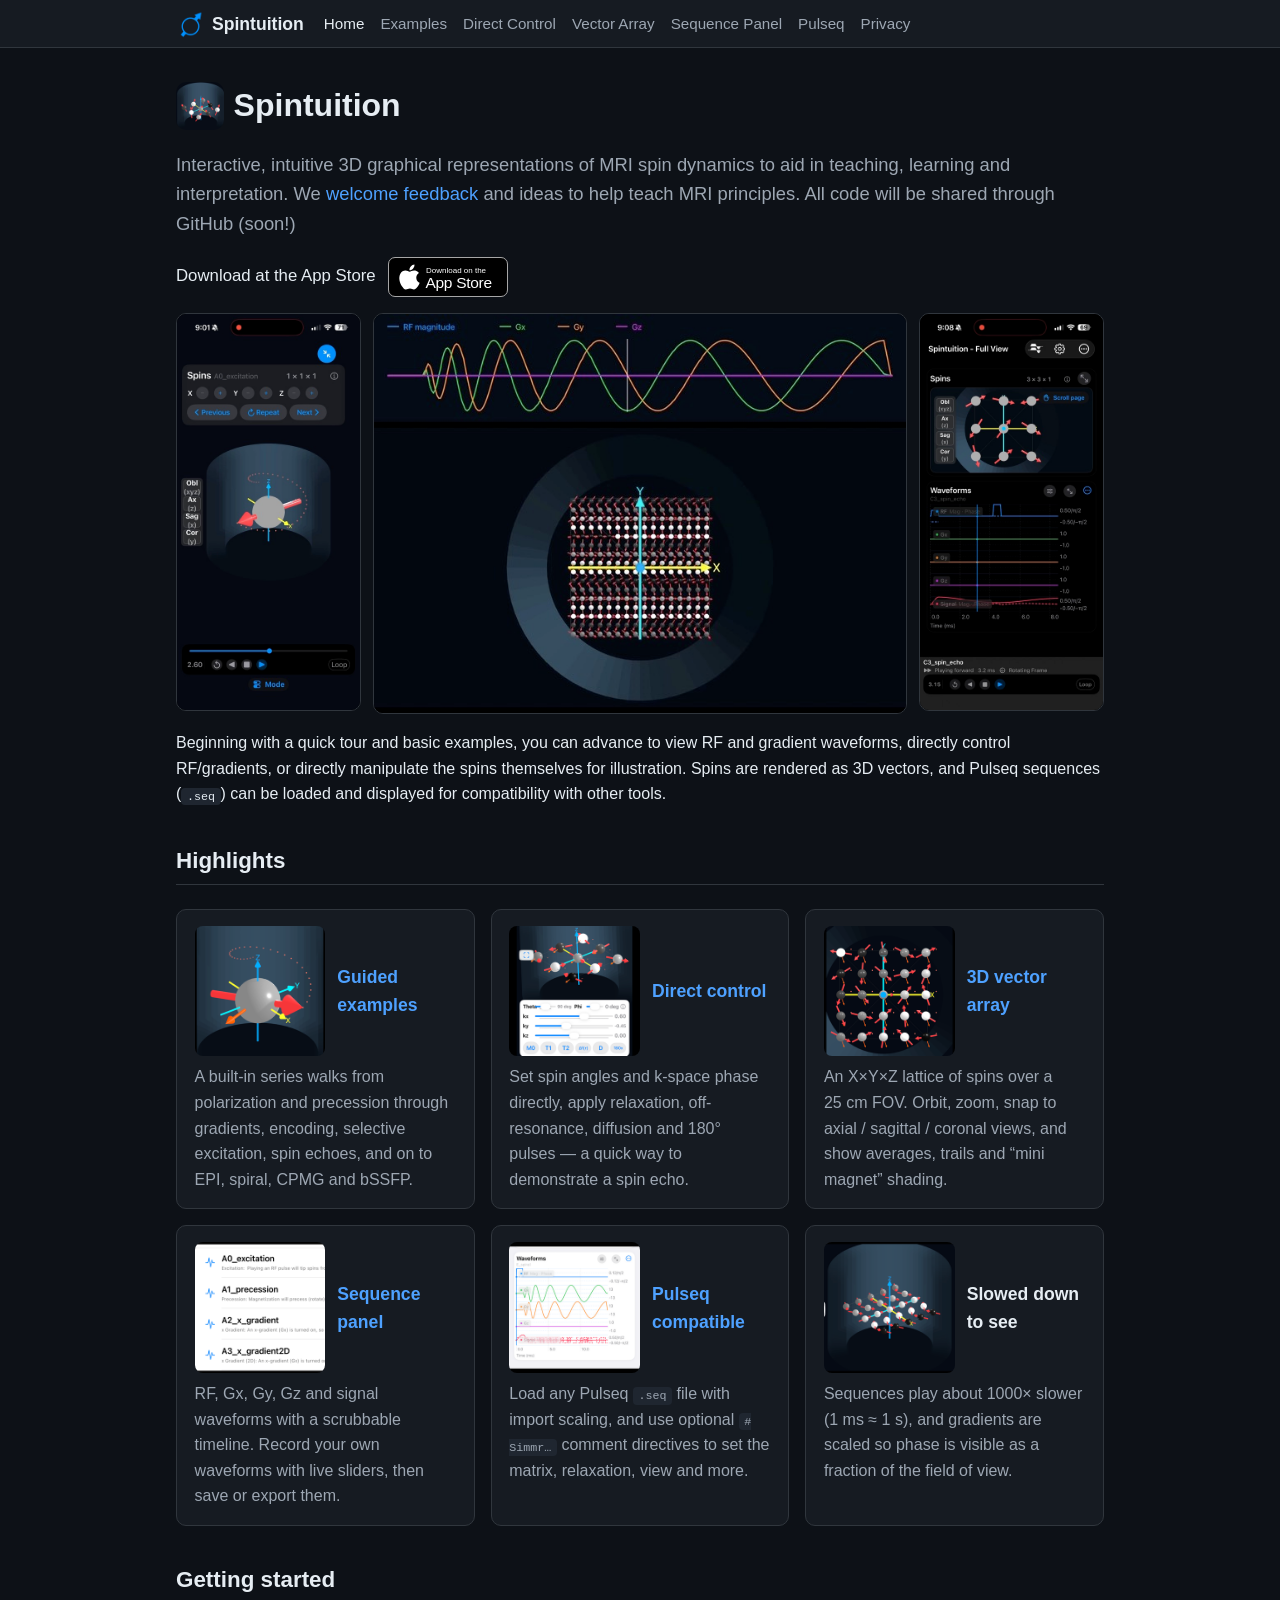
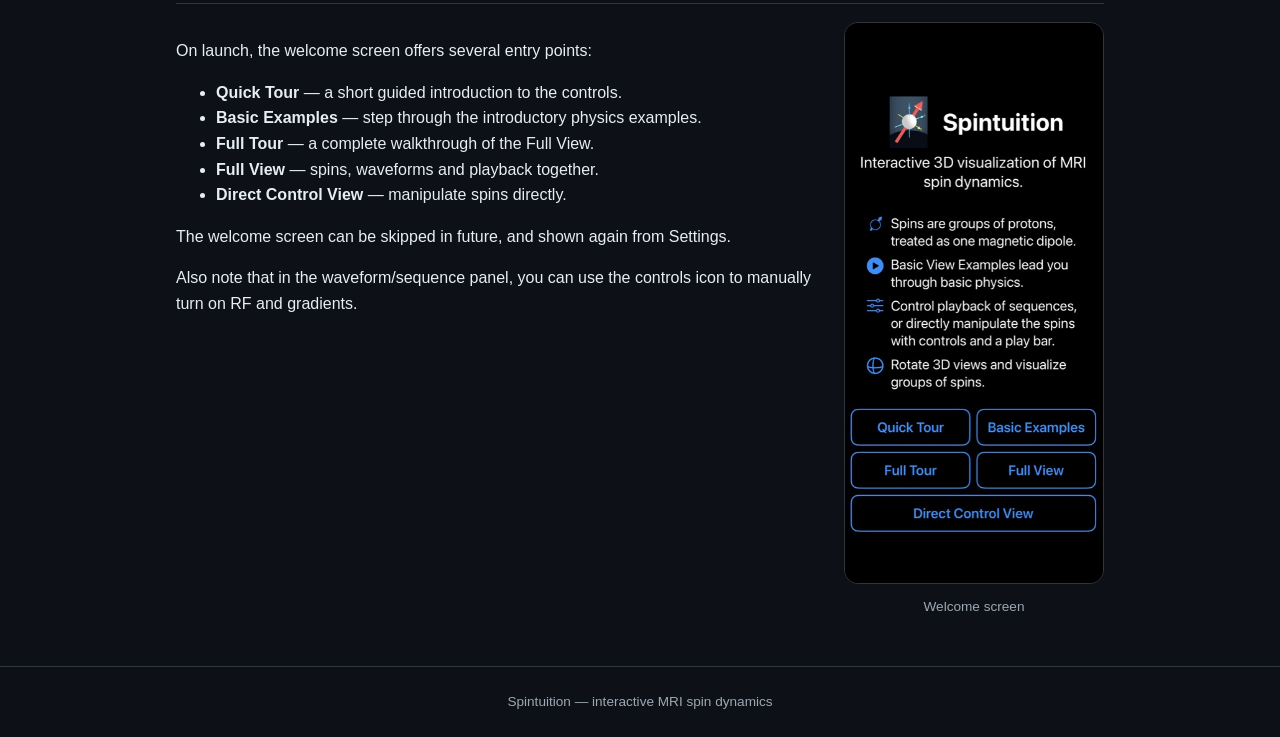
==== spintuition/index.html @ e5d51ebd "survey" ====
<!DOCTYPE html>
<html lang="en">
<head>
  <meta charset="utf-8">
  <meta name="viewport" content="width=device-width, initial-scale=1">
  <title>Spintuition — Interactive 3D MRI Spin Dynamics</title>
  <meta name="description" content="Spintuition is an iOS app for interactive, intuitive 3D visualization of MRI spin dynamics for teaching, learning and interpretation.  ">
  <link rel="icon" type="image/png" href="img/spinicon.png">
  <link rel="stylesheet" href="css/style.css">
</head>
<body>
  <header class="site-header">
    <div class="inner">
      <a class="brand" href="index.html"><img src="img/spinicon.png" alt="">Spintuition</a>
      <nav>
        <a class="active" href="index.html">Home</a>
        <a href="examples.html">Examples</a>
        <a href="direct-control.html">Direct Control</a>
        <a href="vector-array.html">Vector Array</a>
        <a href="sequence-panel.html">Sequence Panel</a>
        <a href="pulseq.html">Pulseq</a>
        <a href="privacy.html">Privacy</a>
      </nav>
    </div>
  </header>

  <main>
    <h1 class="page-title"><img src="img/AppIcon60.png" alt="">Spintuition</h1>
    <p class="lead">Interactive, intuitive 3D graphical representations of MRI spin dynamics to aid in
      teaching, learning and interpretation.
We <a href="https://docs.google.com/forms/d/e/1FAIpQLSdeK14saMoLsTLBXNQSNBANkOhgXalZyWo1lQ_OrxEAHf0YPw/viewform?usp=dialog">welcome feedback</a> and ideas to help teach MRI principles.  
All code will be shared through GitHub (soon!)
</p>
    <p class="app-store">
      Download at the App Store 
      <a href="https://apps.apple.com/app/spintuition/id6813756211"><img src="img/app-store-badge.svg" alt="Download on the App Store" width="120" height="40"></a>
    </p>

    <div class="hero-videos">
      <video src="video/excitation.mp4" poster="img/excitation-poster.jpg"
             autoplay muted loop playsinline aria-label="Excitation: a spin tipped into the transverse plane"></video>
      <video src="video/spiral.mp4" poster="img/spiral-poster.jpg"
             autoplay muted loop playsinline aria-label="Spiral sequence: gradient waveforms and spins during a spiral readout"></video>
      <video src="video/spinechoseq.mp4" poster="img/spinechoseq-poster.jpg"
             autoplay muted loop playsinline aria-label="Spin echo sequence in the Full View"></video>
    </div>

    <p>Beginning with a quick tour and basic examples, you can advance to view RF and gradient
      waveforms, directly control RF/gradients, or directly manipulate the spins themselves for
      illustration. Spins are rendered as 3D vectors, and Pulseq sequences (<code>.seq</code>) can
      be loaded and displayed for compatibility with other tools.</p>

    <h2>Highlights</h2>
    <div class="cards">
      <div class="card">
        <div class="card-head">
          <img class="card-img" src="img/examples.png" alt="Guided examples">
          <h3><a href="examples.html">Guided examples</a></h3>
        </div>
        <p>A built-in series walks from polarization and precession through gradients, encoding,
          selective excitation, spin echoes, and on to EPI, spiral, CPMG and bSSFP.</p>
      </div>
      <div class="card">
        <div class="card-head">
          <img class="card-img" src="img/direct.png" alt="Direct control panel">
          <h3><a href="direct-control.html">Direct control</a></h3>
        </div>
        <p>Set spin angles and k-space phase directly, apply relaxation, off-resonance, diffusion
          and 180° pulses — a quick way to demonstrate a spin echo.</p>
      </div>
      <div class="card">
        <div class="card-head">
          <img class="card-img" src="img/vector.png" alt="3D vector array">
          <h3><a href="vector-array.html">3D vector array</a></h3>
        </div>
        <p>An X×Y×Z lattice of spins over a 25&nbsp;cm FOV. Orbit, zoom, snap to axial / sagittal /
          coronal views, and show averages, trails and “mini magnet” shading.</p>
      </div>
      <div class="card">
        <div class="card-head">
          <img class="card-img" src="img/sequences.png" alt="Sequence panel">
          <h3><a href="sequence-panel.html">Sequence panel</a></h3>
        </div>
        <p>RF, Gx, Gy, Gz and signal waveforms with a scrubbable timeline. Record your own
          waveforms with live sliders, then save or export them.</p>
      </div>
      <div class="card">
        <div class="card-head">
          <img class="card-img" src="img/pulseq.png" alt="Pulseq sequence waveforms">
          <h3><a href="pulseq.html">Pulseq compatible</a></h3>
        </div>
        <p>Load any Pulseq <code>.seq</code> file with import scaling, and use optional
          <code># Simmr…</code> comment directives to set the matrix, relaxation, view and more.</p>
      </div>
      <div class="card">
        <div class="card-head">
          <img class="card-img" src="img/slowed.png" alt="Slowed-down playback">
          <h3>Slowed down to see</h3>
        </div>
        <p>Sequences play about 1000× slower (1&nbsp;ms ≈ 1&nbsp;s), and gradients are scaled so
          phase is visible as a fraction of the field of view.</p>
      </div>
    </div>

    <h2>Getting started</h2>
    <div class="split">
      <div>
        <p>On launch, the welcome screen offers several entry points:</p>
        <ul>
          <li><strong>Quick Tour</strong> — a short guided introduction to the controls.</li>
          <li><strong>Basic Examples</strong> — step through the introductory physics examples.</li>
          <li><strong>Full Tour</strong> — a complete walkthrough of the Full View.</li>
          <li><strong>Full View</strong> — spins, waveforms and playback together.</li>
          <li><strong>Direct Control View</strong> — manipulate spins directly.</li>
        </ul>
        <p>The welcome screen can be skipped in future, and shown again from Settings.</p>

	Also note that in the waveform/sequence panel, you can use the controls icon to manually turn on RF and gradients.
      </div>
      <figure>
        <img class="shot" src="img/welcome.jpg" alt="Spintuition welcome screen">
        <figcaption>Welcome screen</figcaption>
      </figure>
    </div>
  </main>

  <footer>Spintuition — interactive MRI spin dynamics</footer>
</body>
</html>
---- spintuition/css/style.css ----
/* Spintuition MRI — lightweight site styles */
:root {
  --bg: #0d1117;
  --panel: #161b22;
  --border: #30363d;
  --text: #e6edf3;
  --muted: #9da7b3;
  --accent: #4ea1ff;
  --accent2: #ff6b6b;
  --code-bg: #1f2630;
  --max: 960px;
}

* { box-sizing: border-box; }

body {
  margin: 0;
  font-family: -apple-system, BlinkMacSystemFont, "Segoe UI", Helvetica, Arial, sans-serif;
  background: var(--bg);
  color: var(--text);
  line-height: 1.6;
}

a { color: var(--accent); text-decoration: none; }
a:hover { text-decoration: underline; }

/* Header / nav */
.site-header {
  border-bottom: 1px solid var(--border);
  background: var(--panel);
  position: sticky;
  top: 0;
  z-index: 10;
}
.site-header .inner {
  max-width: var(--max);
  margin: 0 auto;
  padding: 0.6rem 1rem;
  display: flex;
  flex-wrap: wrap;
  align-items: center;
  gap: 0.5rem 1.25rem;
}
.brand {
  display: flex;
  align-items: center;
  gap: 0.5rem;
  font-weight: 700;
  color: var(--text);
  font-size: 1.1rem;
}
.brand img { width: 28px; height: 28px; }
nav { display: flex; flex-wrap: wrap; gap: 0.25rem 1rem; font-size: 0.95rem; }
nav a { color: var(--muted); }
nav a.active, nav a:hover { color: var(--text); text-decoration: none; }

/* Layout */
main {
  max-width: var(--max);
  margin: 0 auto;
  padding: 1.5rem 1rem 3rem;
}
h1 { font-size: 2rem; margin: 0.5rem 0 0.75rem; }
h1.page-title { display: flex; align-items: center; gap: 0.6rem; }
h1.page-title img { width: 48px; height: 48px; border-radius: 22%; flex-shrink: 0; }
h2 { font-size: 1.4rem; margin-top: 2.25rem; border-bottom: 1px solid var(--border); padding-bottom: 0.3rem; }
h3 { font-size: 1.1rem; margin-top: 1.5rem; }
.lead { font-size: 1.15rem; color: var(--muted); }

/* Three hero videos at equal height: columns sized by aspect ratio
   (portrait 444x960, spiral 640x480, portrait 444x960) */
.hero-videos {
  display: grid;
  grid-template-columns: 0.4625fr 1.3333fr 0.4625fr;
  gap: 0.75rem;
  margin: 1rem 0;
}
.hero-videos video {
  display: block;
  width: 100%;
  border-radius: 10px;
  border: 1px solid var(--border);
  background: #000;
}
.hero-img { width: 100%; border-radius: 10px; border: 1px solid var(--border); margin: 1rem 0; }

/* Cards */
.cards {
  display: grid;
  grid-template-columns: repeat(auto-fit, minmax(260px, 1fr));
  gap: 1rem;
  margin: 1.5rem 0;
}
.card {
  background: var(--panel);
  border: 1px solid var(--border);
  border-radius: 10px;
  padding: 1rem 1.1rem;
}
.card h3 { margin-top: 0; }
.card p { margin: 0.4rem 0 0; color: var(--muted); }

/* Text + phone screenshot side by side */
.split {
  display: grid;
  grid-template-columns: 1fr 260px;
  gap: 1.5rem;
  align-items: start;
}
.split figure { margin: 0; }
.shot {
  width: 100%;
  border-radius: 14px;
  border: 1px solid var(--border);
}
figcaption { font-size: 0.85rem; color: var(--muted); text-align: center; margin-top: 0.3rem; }
@media (max-width: 720px) {
  .split { grid-template-columns: 1fr; }
  .split figure { max-width: 260px; margin: 0 auto; }
}

/* Tables */
table {
  width: 100%;
  border-collapse: collapse;
  margin: 1rem 0;
  font-size: 0.93rem;
}
th, td {
  border: 1px solid var(--border);
  padding: 0.45rem 0.6rem;
  text-align: left;
  vertical-align: top;
}
th { background: var(--panel); }
td:first-child { white-space: nowrap; }

/* Code */
code {
  background: var(--code-bg);
  padding: 0.1rem 0.35rem;
  border-radius: 4px;
  font-size: 0.9em;
}
pre {
  background: var(--code-bg);
  border: 1px solid var(--border);
  border-radius: 8px;
  padding: 0.9rem 1rem;
  overflow-x: auto;
  font-size: 0.88rem;
}
pre code { background: none; padding: 0; }

.note {
  border-left: 3px solid var(--accent);
  background: var(--panel);
  padding: 0.6rem 1rem;
  border-radius: 0 6px 6px 0;
  color: var(--muted);
}

footer {
  border-top: 1px solid var(--border);
  color: var(--muted);
  font-size: 0.85rem;
  text-align: center;
  padding: 1.5rem 1rem;
}

.card-head {
  display: flex;
  align-items: center;
  gap: 0.75rem;
  margin-bottom: 0.5rem;
}
.card-head h3 { margin: 0; }
.card-img {
  flex: 0 0 50%;
  width: 50%;
  aspect-ratio: 1;
  border-radius: 8px;
  background: #000;
}

.app-store {
  display: flex;
  align-items: center;
  gap: 0.75rem;
  font-size: 1.05rem;
}
.app-store img { display: block; }
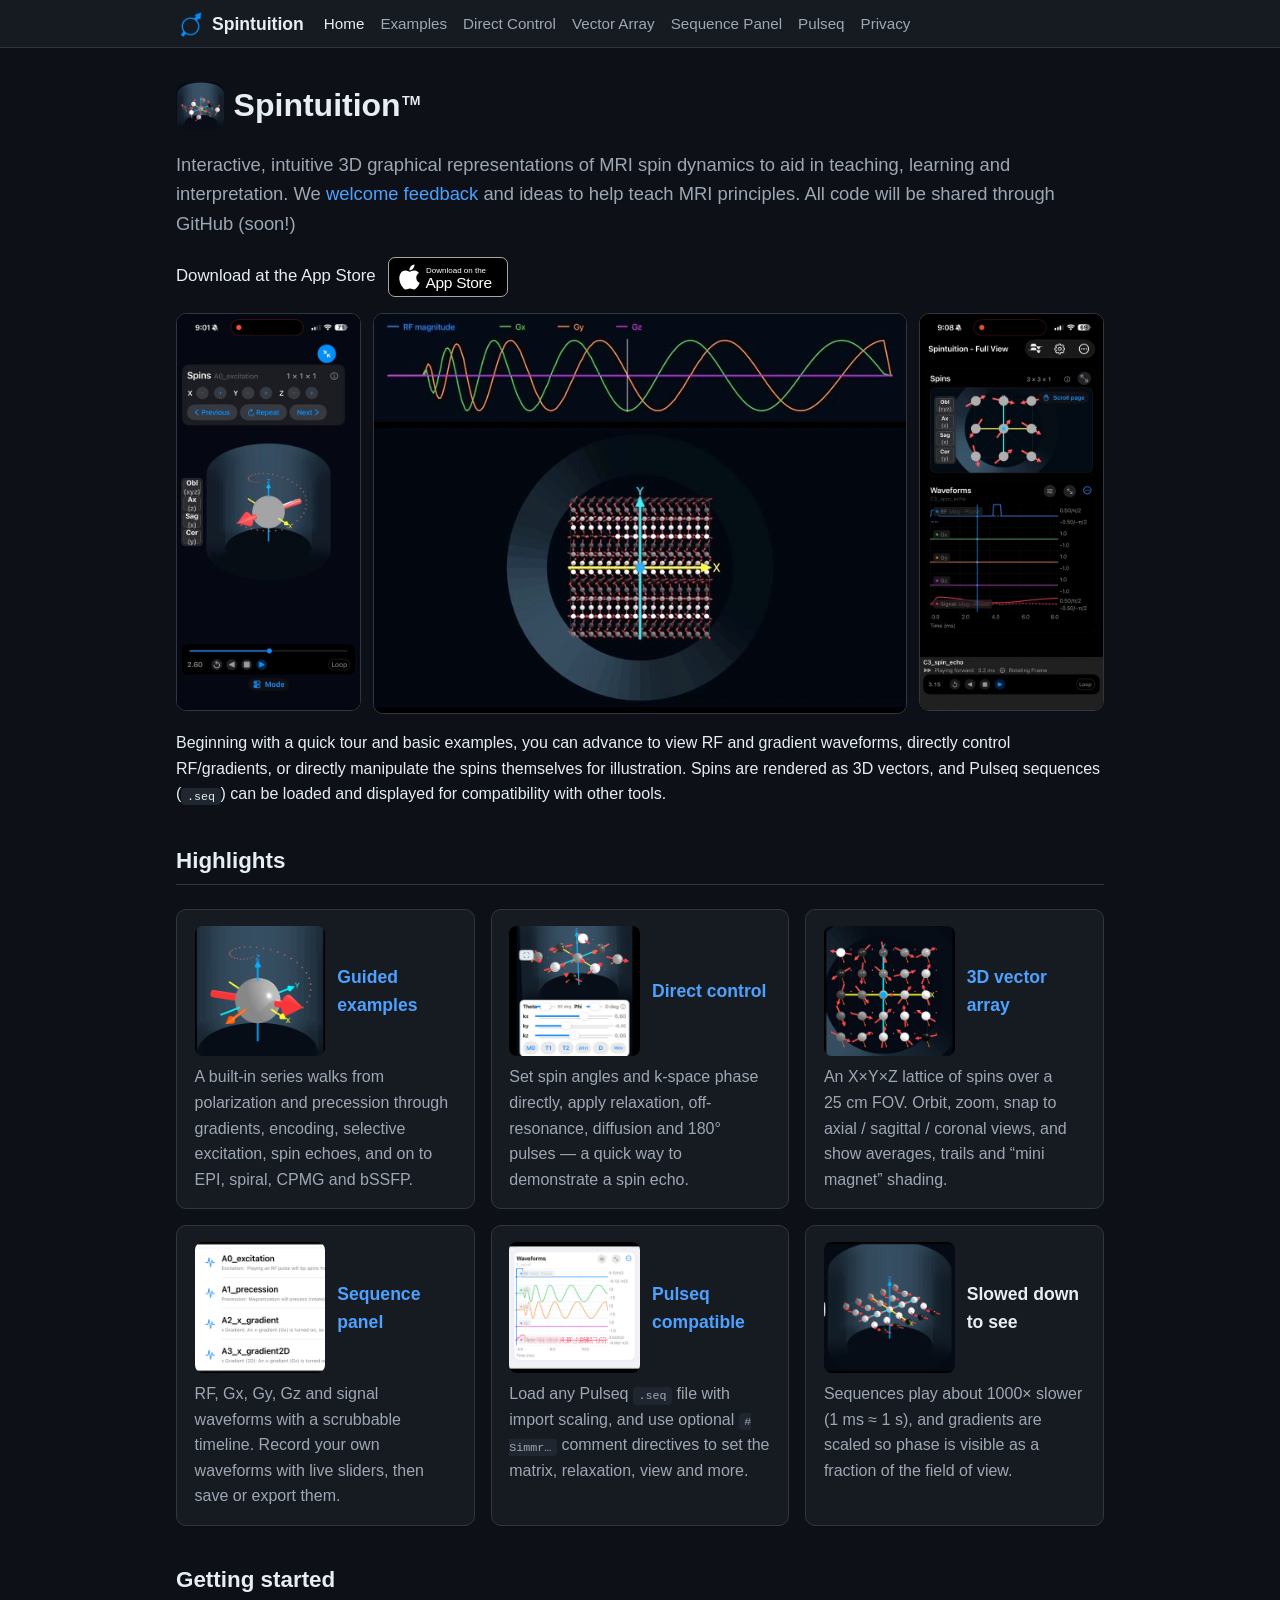
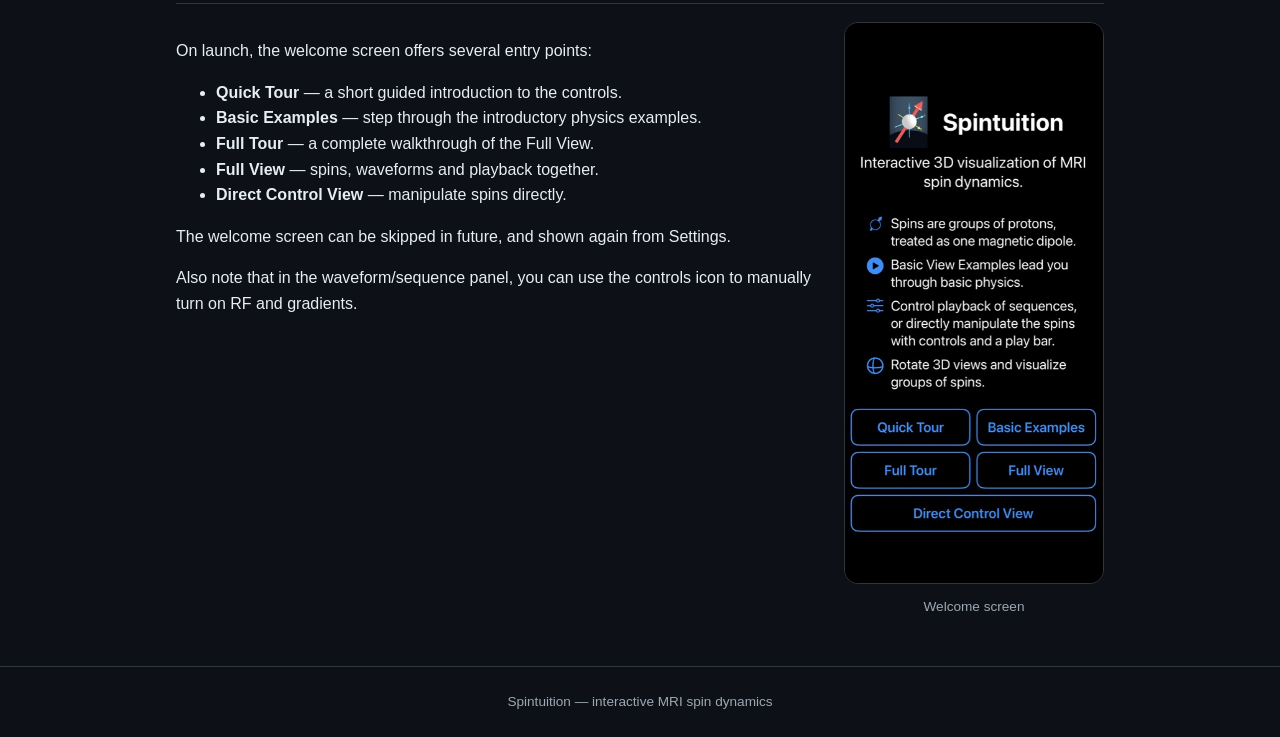
==== commit 0beaea37: "Add app icon to page titles and TM to home title Co-Authored-By: Claude Opus 5.5 <noreply@anthropic." ====
--- a/spintuition/index.html
+++ b/spintuition/index.html
@@ -25,7 +25,7 @@
   </header>
 
   <main>
-    <h1 class="page-title"><img src="img/AppIcon60.png" alt="">Spintuition</h1>
+    <h1 class="page-title"><img src="img/AppIcon60.png" alt=""><span>Spintuition<sup>TM</sup></span></h1>
     <p class="lead">Interactive, intuitive 3D graphical representations of MRI spin dynamics to aid in
       teaching, learning and interpretation.
 We <a href="https://docs.google.com/forms/d/e/1FAIpQLSdeK14saMoLsTLBXNQSNBANkOhgXalZyWo1lQ_OrxEAHf0YPw/viewform?usp=dialog">welcome feedback</a> and ideas to help teach MRI principles.  
--- a/spintuition/css/style.css
+++ b/spintuition/css/style.css
@@ -63,6 +63,7 @@
 h1 { font-size: 2rem; margin: 0.5rem 0 0.75rem; }
 h1.page-title { display: flex; align-items: center; gap: 0.6rem; }
 h1.page-title img { width: 48px; height: 48px; border-radius: 22%; flex-shrink: 0; }
+h1.page-title sup { font-size: 0.4em; font-weight: 600; margin-left: 0.1em; }
 h2 { font-size: 1.4rem; margin-top: 2.25rem; border-bottom: 1px solid var(--border); padding-bottom: 0.3rem; }
 h3 { font-size: 1.1rem; margin-top: 1.5rem; }
 .lead { font-size: 1.15rem; color: var(--muted); }
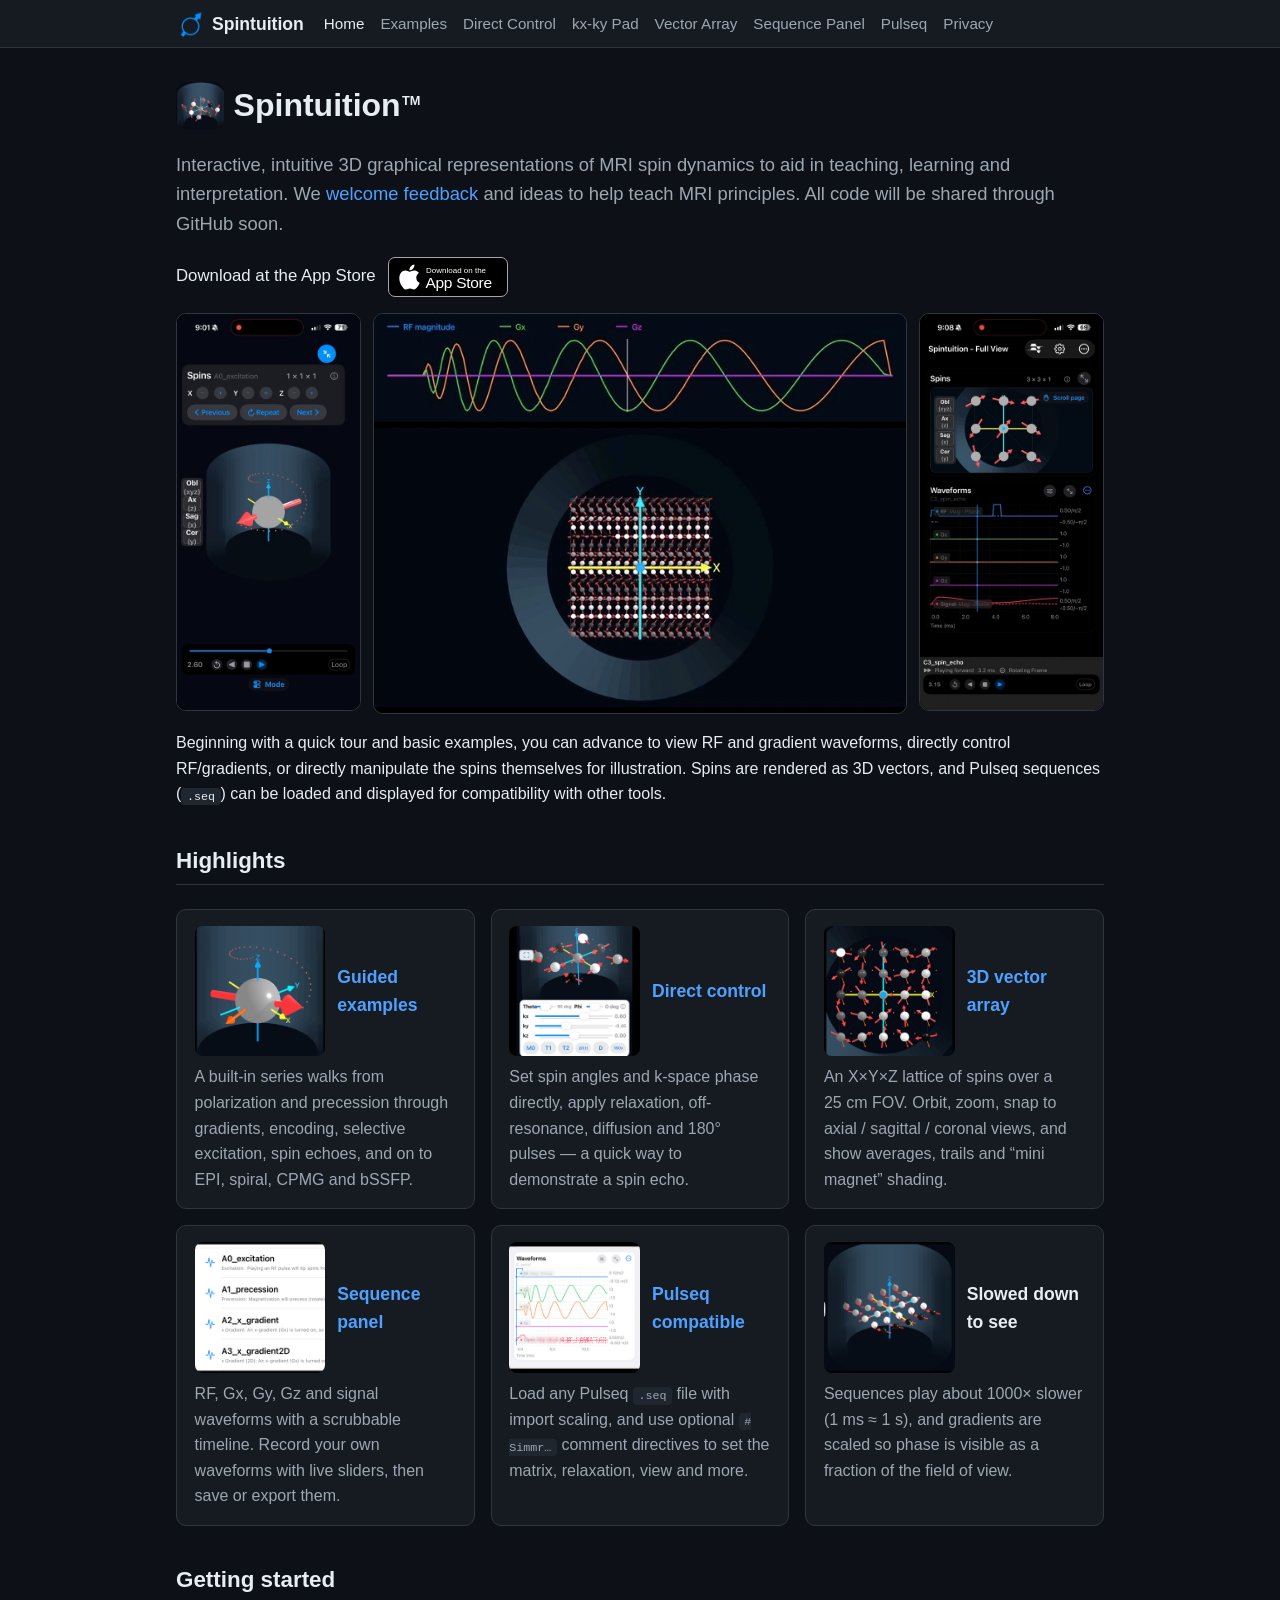
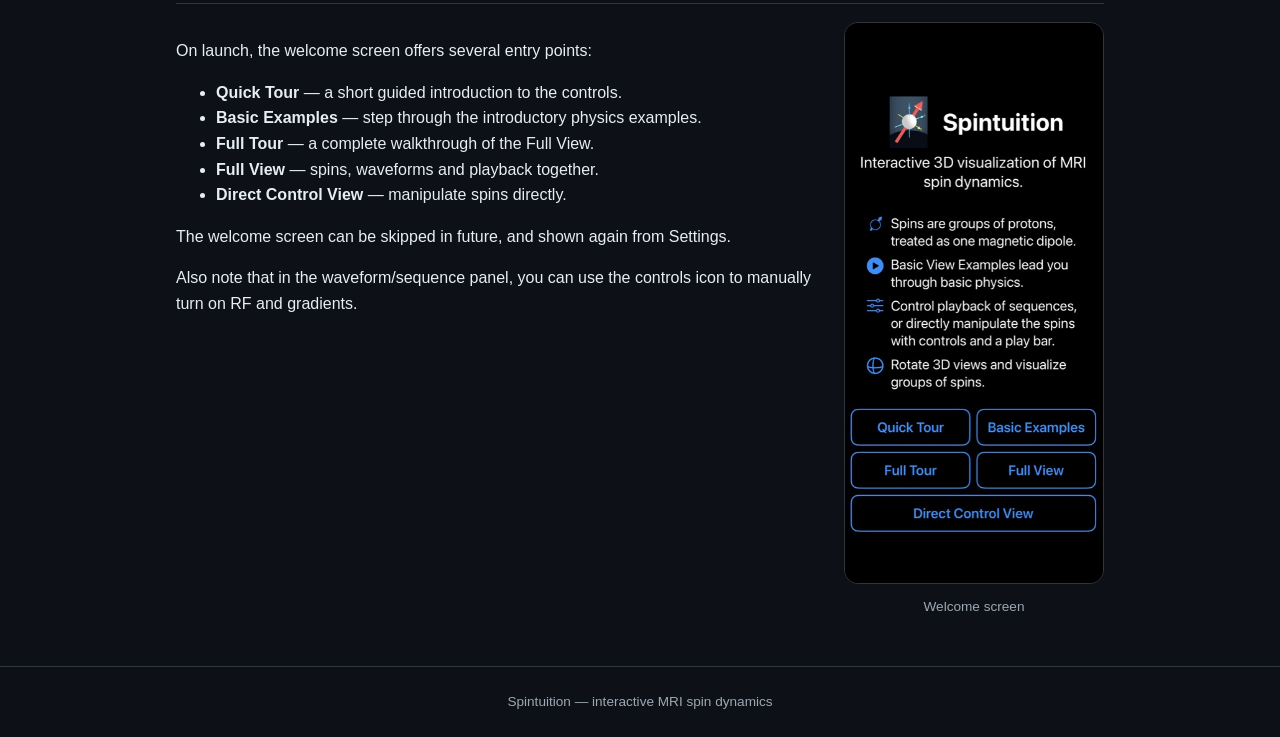
==== commit e4e0c278: "Add kx-ky Pad page and section on Direct Control page Co-Authored-By: Claude Opus 5.5 <noreply@anthr" ====
--- a/spintuition/index.html
+++ b/spintuition/index.html
@@ -16,6 +16,7 @@
         <a class="active" href="index.html">Home</a>
         <a href="examples.html">Examples</a>
         <a href="direct-control.html">Direct Control</a>
+        <a href="kx-ky.html">kx-ky Pad</a>
         <a href="vector-array.html">Vector Array</a>
         <a href="sequence-panel.html">Sequence Panel</a>
         <a href="pulseq.html">Pulseq</a>
@@ -29,7 +30,7 @@
     <p class="lead">Interactive, intuitive 3D graphical representations of MRI spin dynamics to aid in
       teaching, learning and interpretation.
 We <a href="https://docs.google.com/forms/d/e/1FAIpQLSdeK14saMoLsTLBXNQSNBANkOhgXalZyWo1lQ_OrxEAHf0YPw/viewform?usp=dialog">welcome feedback</a> and ideas to help teach MRI principles.  
-All code will be shared through GitHub (soon!)
+All code will be shared through GitHub soon.
 </p>
     <p class="app-store">
       Download at the App Store 
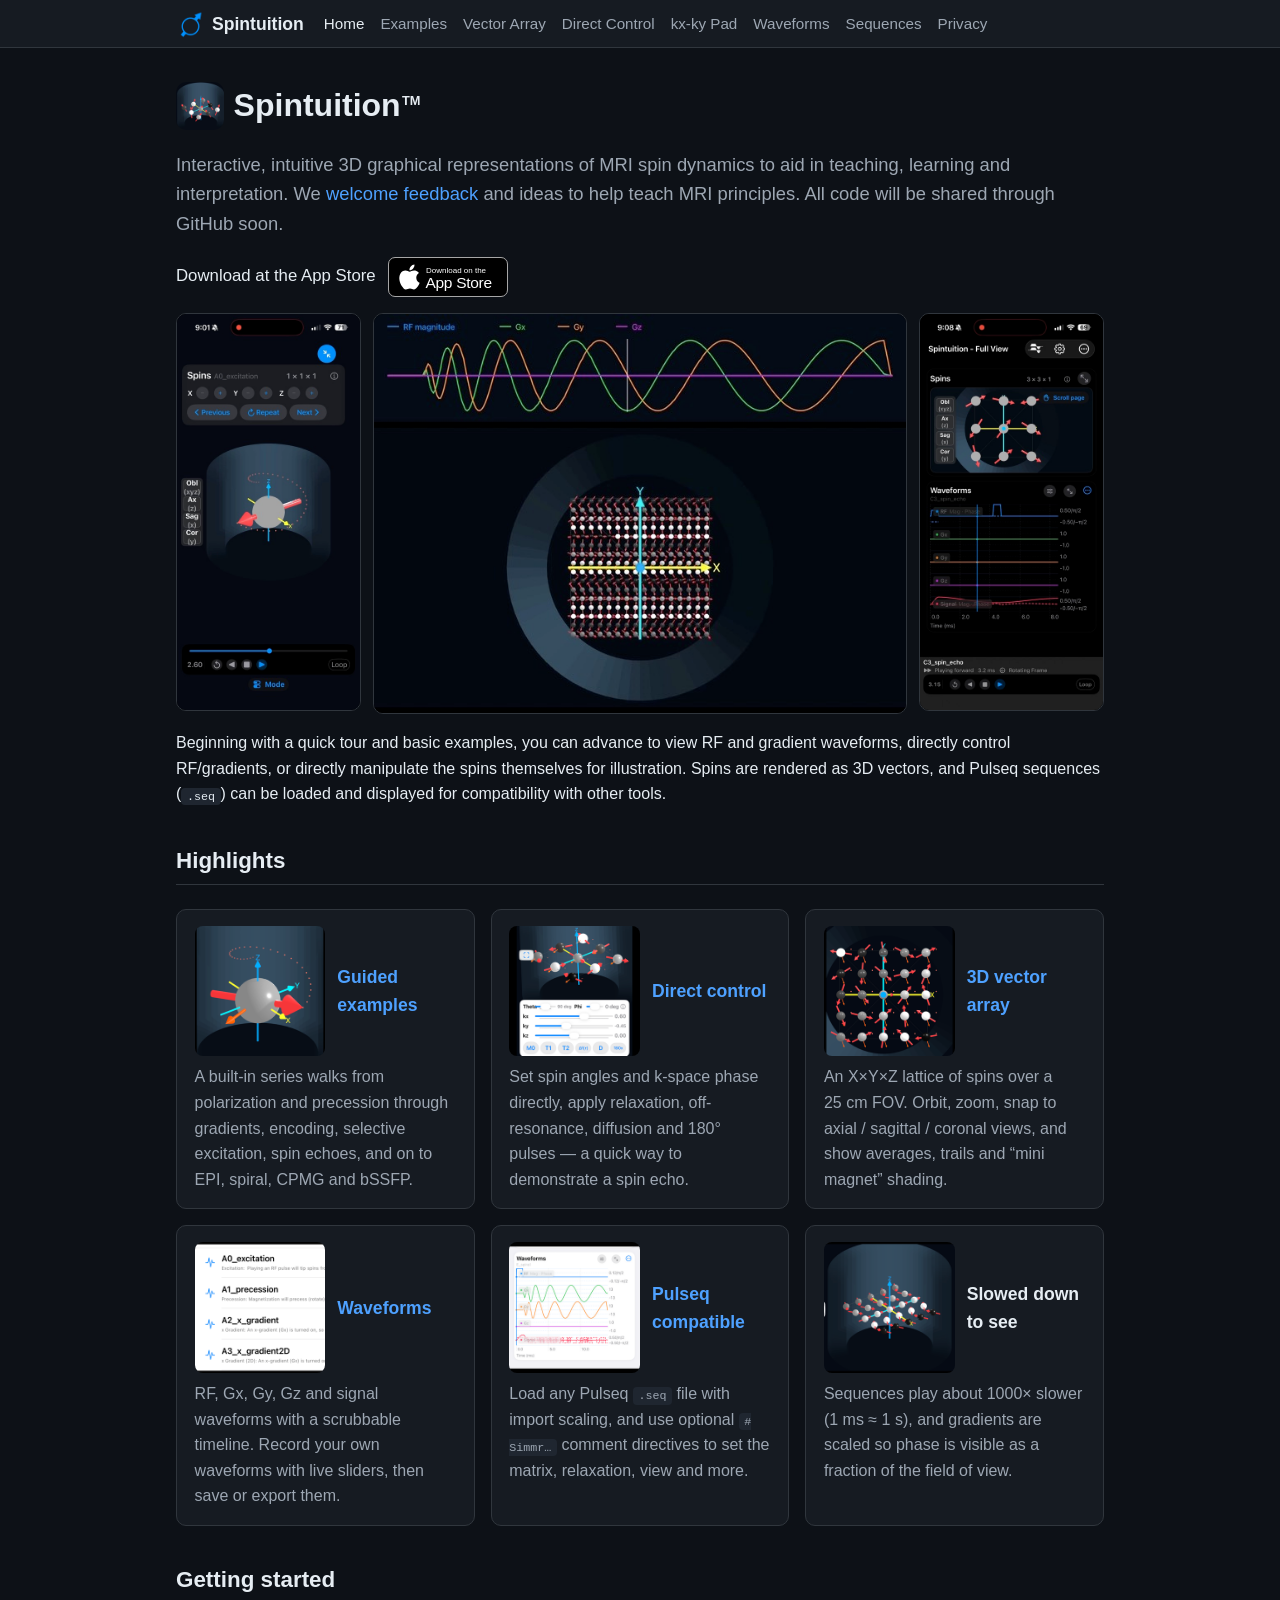
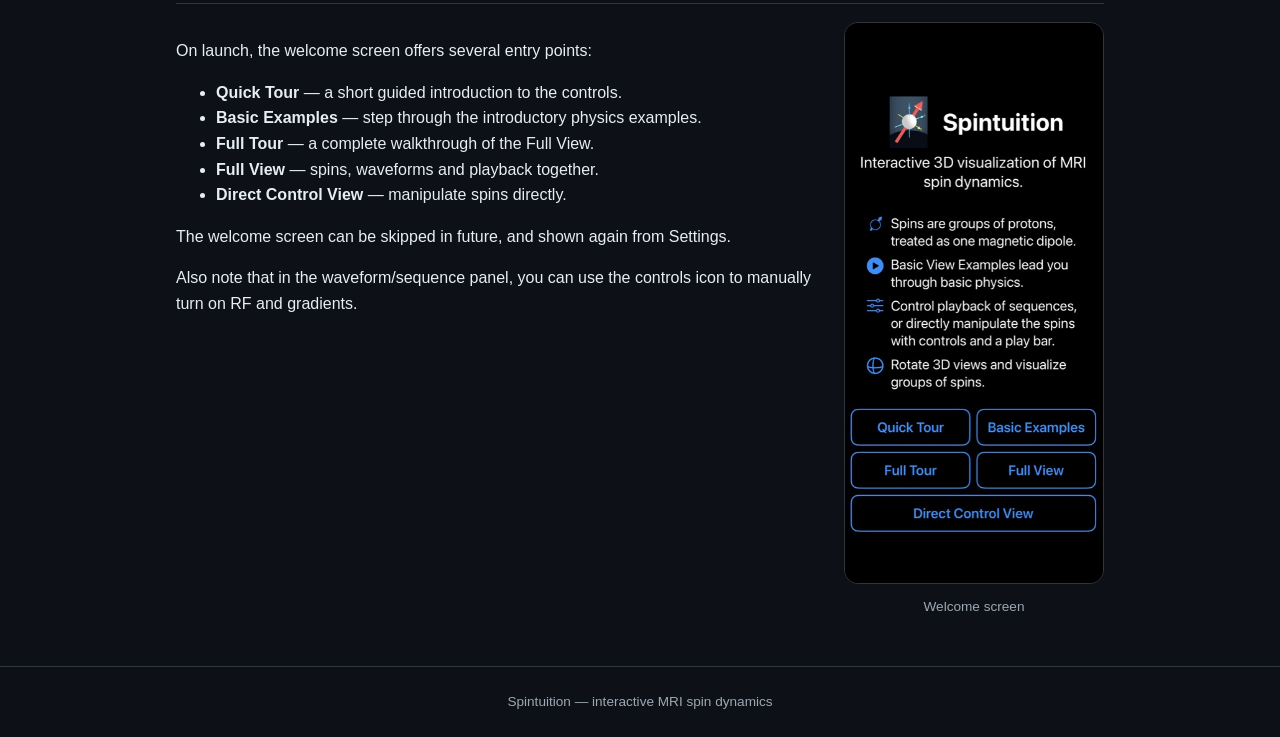
==== commit 9d1202fa: "Rename Sequence Panel to Waveforms and Pulseq to Sequences; add sequences screenshot; reorder menu C" ====
--- a/spintuition/index.html
+++ b/spintuition/index.html
@@ -15,11 +15,11 @@
       <nav>
         <a class="active" href="index.html">Home</a>
         <a href="examples.html">Examples</a>
+        <a href="vector-array.html">Vector Array</a>
         <a href="direct-control.html">Direct Control</a>
         <a href="kx-ky.html">kx-ky Pad</a>
-        <a href="vector-array.html">Vector Array</a>
-        <a href="sequence-panel.html">Sequence Panel</a>
-        <a href="pulseq.html">Pulseq</a>
+        <a href="sequence-panel.html">Waveforms</a>
+        <a href="pulseq.html">Sequences</a>
         <a href="privacy.html">Privacy</a>
       </nav>
     </div>
@@ -79,8 +79,8 @@
       </div>
       <div class="card">
         <div class="card-head">
-          <img class="card-img" src="img/sequences.png" alt="Sequence panel">
-          <h3><a href="sequence-panel.html">Sequence panel</a></h3>
+          <img class="card-img" src="img/sequences.png" alt="Waveforms panel">
+          <h3><a href="sequence-panel.html">Waveforms</a></h3>
         </div>
         <p>RF, Gx, Gy, Gz and signal waveforms with a scrubbable timeline. Record your own
           waveforms with live sliders, then save or export them.</p>
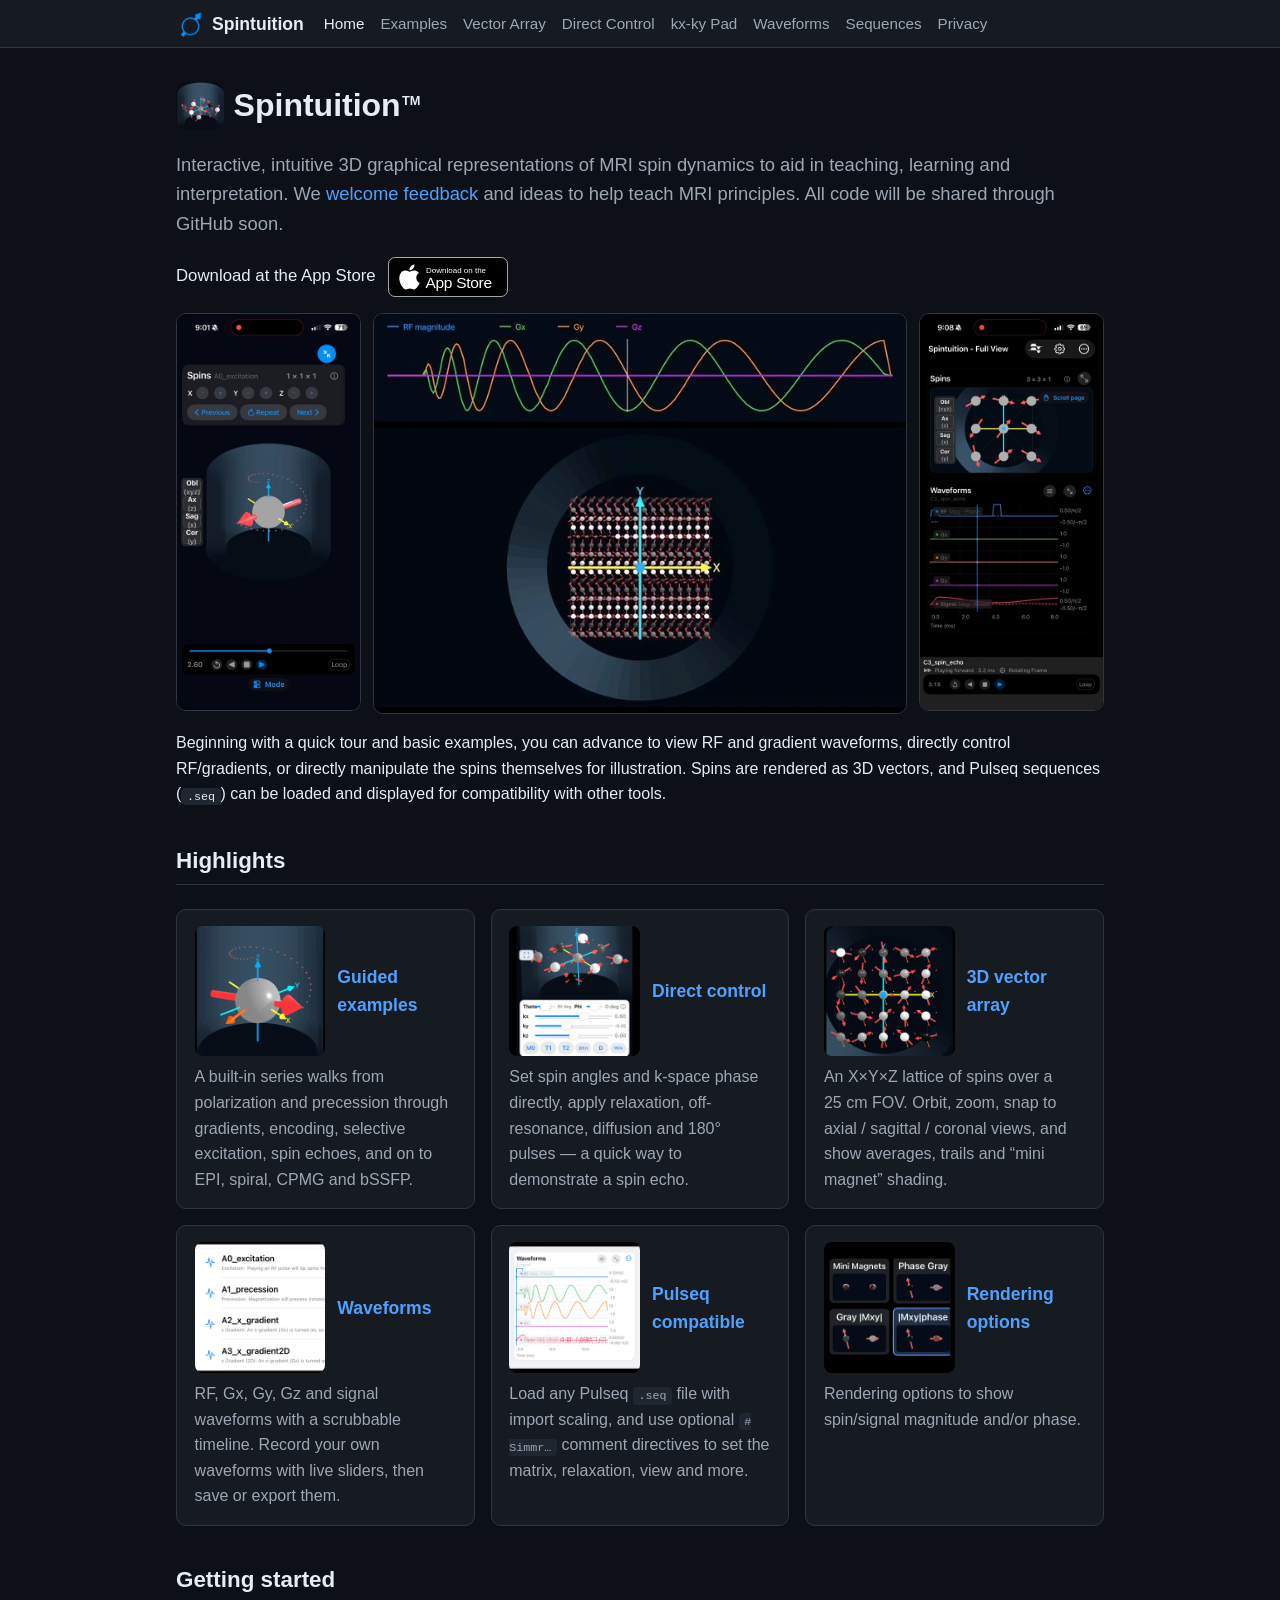
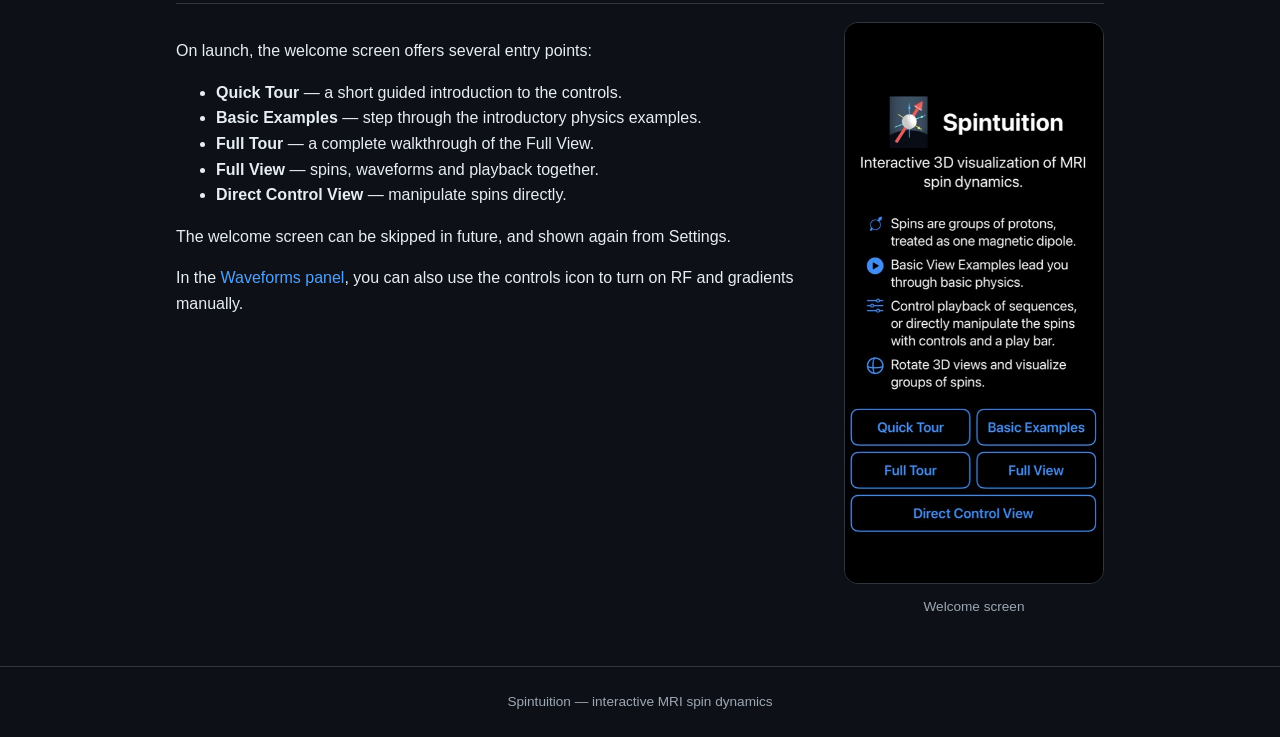
==== commit 0ebd634d: "minor" ====
--- a/spintuition/index.html
+++ b/spintuition/index.html
@@ -18,8 +18,8 @@
         <a href="vector-array.html">Vector Array</a>
         <a href="direct-control.html">Direct Control</a>
         <a href="kx-ky.html">kx-ky Pad</a>
-        <a href="sequence-panel.html">Waveforms</a>
-        <a href="pulseq.html">Sequences</a>
+        <a href="waveforms.html">Waveforms</a>
+        <a href="sequences.html">Sequences</a>
         <a href="privacy.html">Privacy</a>
       </nav>
     </div>
@@ -80,7 +80,7 @@
       <div class="card">
         <div class="card-head">
           <img class="card-img" src="img/sequences.png" alt="Waveforms panel">
-          <h3><a href="sequence-panel.html">Waveforms</a></h3>
+          <h3><a href="waveforms.html">Waveforms</a></h3>
         </div>
         <p>RF, Gx, Gy, Gz and signal waveforms with a scrubbable timeline. Record your own
           waveforms with live sliders, then save or export them.</p>
@@ -88,18 +88,17 @@
       <div class="card">
         <div class="card-head">
           <img class="card-img" src="img/pulseq.png" alt="Pulseq sequence waveforms">
-          <h3><a href="pulseq.html">Pulseq compatible</a></h3>
+          <h3><a href="sequences.html">Pulseq compatible</a></h3>
         </div>
         <p>Load any Pulseq <code>.seq</code> file with import scaling, and use optional
           <code># Simmr…</code> comment directives to set the matrix, relaxation, view and more.</p>
       </div>
       <div class="card">
         <div class="card-head">
-          <img class="card-img" src="img/slowed.png" alt="Slowed-down playback">
-          <h3>Slowed down to see</h3>
+          <img class="card-img" src="img/rendering-card.png" alt="Spin rendering options: Mini Magnets, Phase Gray, Gray |Mxy| and |Mxy|phase">
+          <h3><a href="vector-array.html#shading">Rendering options</a></h3>
         </div>
-        <p>Sequences play about 1000× slower (1&nbsp;ms ≈ 1&nbsp;s), and gradients are scaled so
-          phase is visible as a fraction of the field of view.</p>
+        <p>Rendering options to show spin/signal magnitude and/or phase.</p>
       </div>
     </div>
 
@@ -115,8 +114,8 @@
           <li><strong>Direct Control View</strong> — manipulate spins directly.</li>
         </ul>
         <p>The welcome screen can be skipped in future, and shown again from Settings.</p>
-
-	Also note that in the waveform/sequence panel, you can use the controls icon to manually turn on RF and gradients.
+        <p>In the <a href="waveforms.html">Waveforms panel</a>, you can also use the controls icon to turn on RF
+          and gradients manually.</p>
       </div>
       <figure>
         <img class="shot" src="img/welcome.jpg" alt="Spintuition welcome screen">
--- a/spintuition/css/style.css
+++ b/spintuition/css/style.css
@@ -114,6 +114,7 @@
   border-radius: 14px;
   border: 1px solid var(--border);
 }
+.shot.narrow { max-width: 420px; }
 figcaption { font-size: 0.85rem; color: var(--muted); text-align: center; margin-top: 0.3rem; }
 @media (max-width: 720px) {
   .split { grid-template-columns: 1fr; }
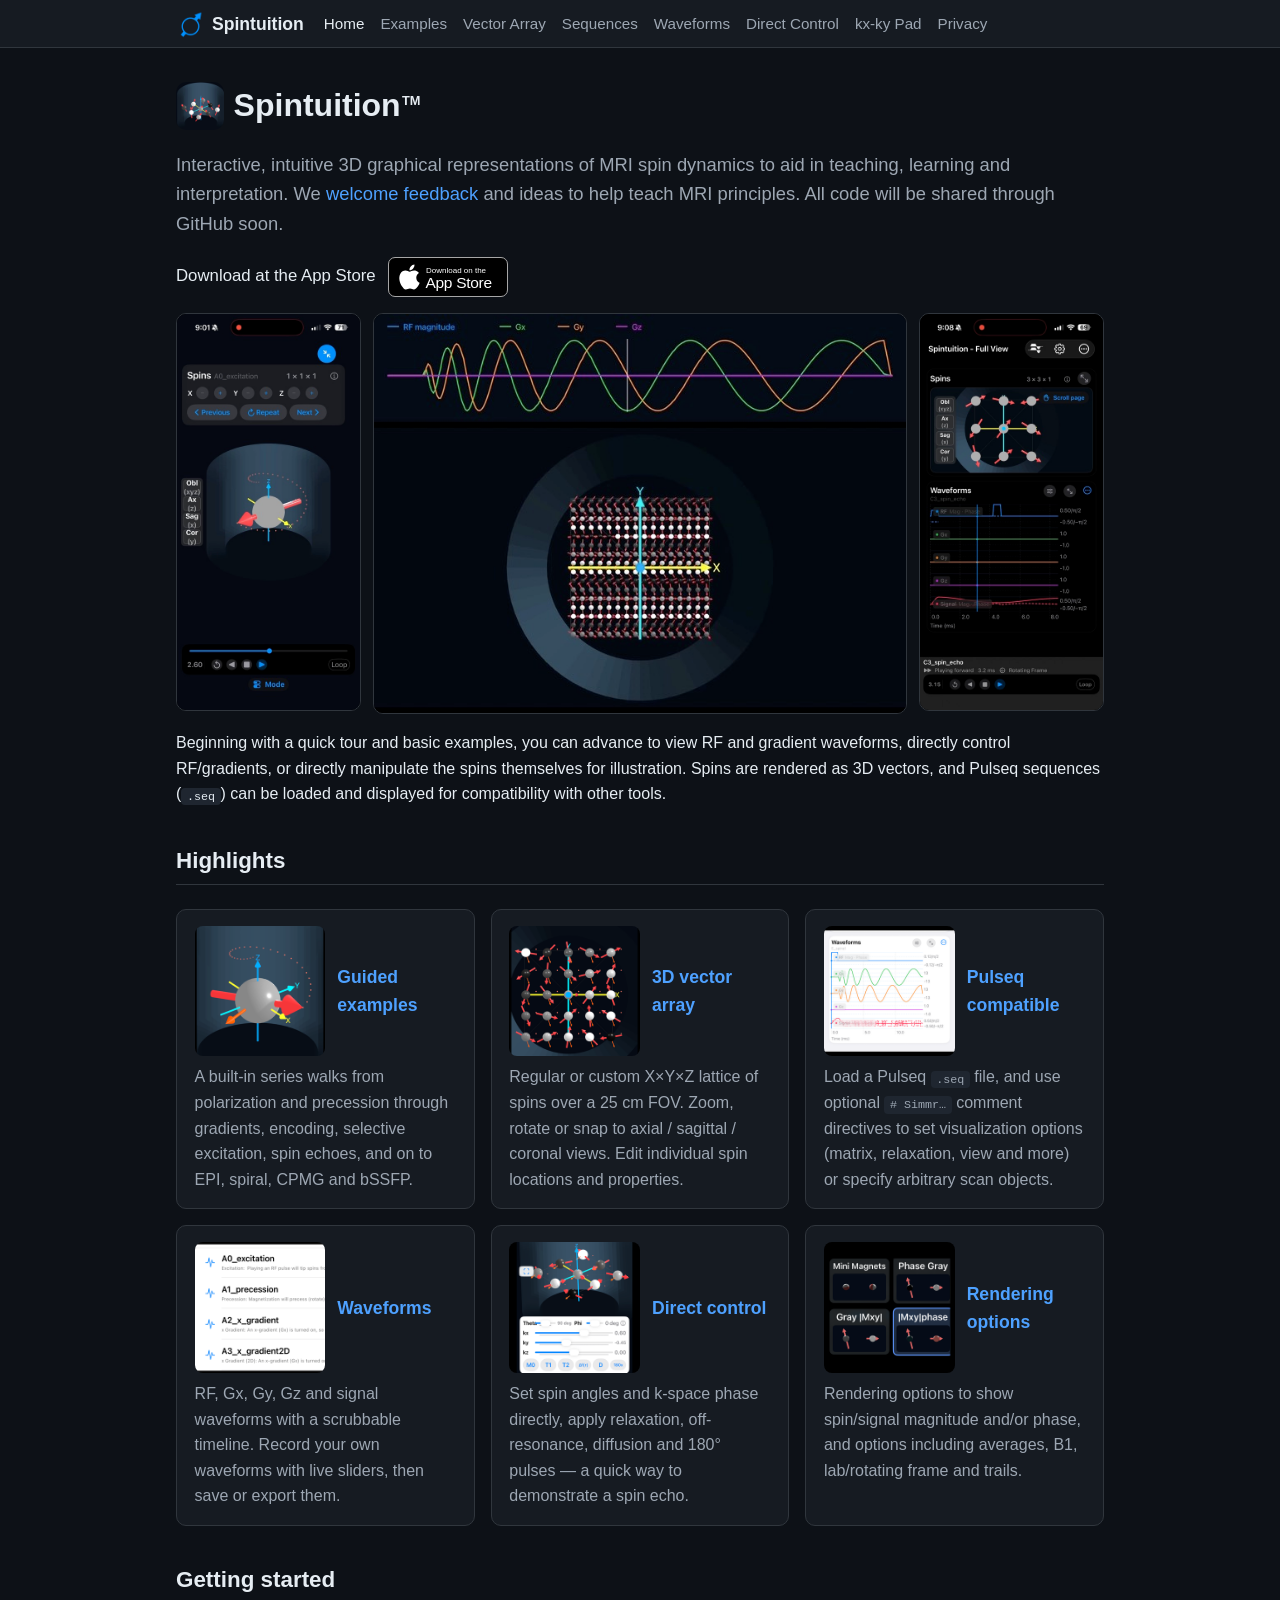
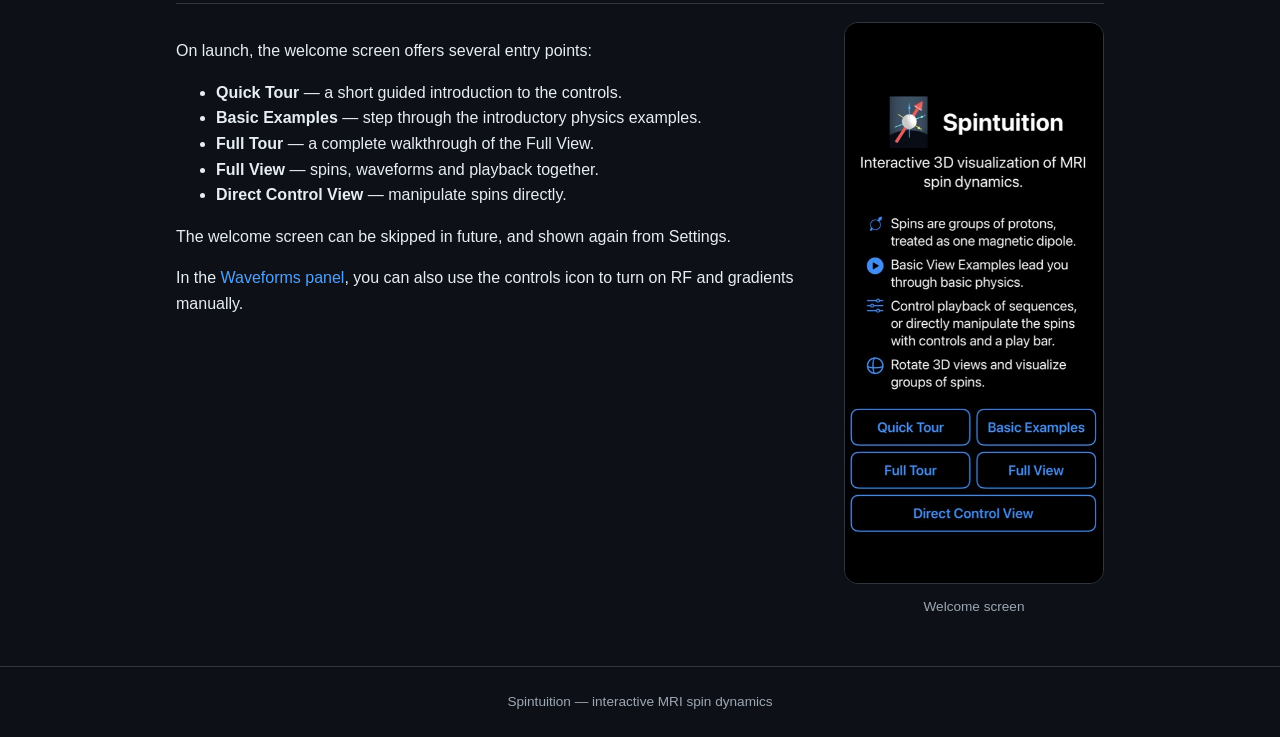
==== commit f46b106b: "Update Spintuition pages for bundled examples and custom objects - Reorder home page highlights and " ====
--- a/spintuition/index.html
+++ b/spintuition/index.html
@@ -16,10 +16,10 @@
         <a class="active" href="index.html">Home</a>
         <a href="examples.html">Examples</a>
         <a href="vector-array.html">Vector Array</a>
+        <a href="sequences.html">Sequences</a>
+        <a href="waveforms.html">Waveforms</a>
         <a href="direct-control.html">Direct Control</a>
         <a href="kx-ky.html">kx-ky Pad</a>
-        <a href="waveforms.html">Waveforms</a>
-        <a href="sequences.html">Sequences</a>
         <a href="privacy.html">Privacy</a>
       </nav>
     </div>
@@ -63,19 +63,20 @@
       </div>
       <div class="card">
         <div class="card-head">
-          <img class="card-img" src="img/direct.png" alt="Direct control panel">
-          <h3><a href="direct-control.html">Direct control</a></h3>
+          <img class="card-img" src="img/vector.png" alt="3D vector array">
+          <h3><a href="vector-array.html">3D vector array</a></h3>
         </div>
-        <p>Set spin angles and k-space phase directly, apply relaxation, off-resonance, diffusion
-          and 180° pulses — a quick way to demonstrate a spin echo.</p>
+        <p>Regular or custom X×Y×Z lattice of spins over a 25&nbsp;cm FOV. Zoom, rotate or snap to axial /
+          sagittal / coronal views. Edit individual spin locations and properties.</p>
       </div>
       <div class="card">
         <div class="card-head">
-          <img class="card-img" src="img/vector.png" alt="3D vector array">
-          <h3><a href="vector-array.html">3D vector array</a></h3>
+          <img class="card-img" src="img/pulseq.png" alt="Pulseq sequence waveforms">
+          <h3><a href="sequences.html">Pulseq compatible</a></h3>
         </div>
-        <p>An X×Y×Z lattice of spins over a 25&nbsp;cm FOV. Orbit, zoom, snap to axial / sagittal /
-          coronal views, and show averages, trails and “mini magnet” shading.</p>
+        <p>Load a Pulseq <code>.seq</code> file, and use optional <code># Simmr…</code> comment
+          directives to set visualization options (matrix, relaxation, view and more) or specify
+          arbitrary scan objects.</p>
       </div>
       <div class="card">
         <div class="card-head">
@@ -87,18 +88,19 @@
       </div>
       <div class="card">
         <div class="card-head">
-          <img class="card-img" src="img/pulseq.png" alt="Pulseq sequence waveforms">
-          <h3><a href="sequences.html">Pulseq compatible</a></h3>
+          <img class="card-img" src="img/direct.png" alt="Direct control panel">
+          <h3><a href="direct-control.html">Direct control</a></h3>
         </div>
-        <p>Load any Pulseq <code>.seq</code> file with import scaling, and use optional
-          <code># Simmr…</code> comment directives to set the matrix, relaxation, view and more.</p>
+        <p>Set spin angles and k-space phase directly, apply relaxation, off-resonance, diffusion
+          and 180° pulses — a quick way to demonstrate a spin echo.</p>
       </div>
       <div class="card">
         <div class="card-head">
           <img class="card-img" src="img/rendering-card.png" alt="Spin rendering options: Mini Magnets, Phase Gray, Gray |Mxy| and |Mxy|phase">
           <h3><a href="vector-array.html#shading">Rendering options</a></h3>
         </div>
-        <p>Rendering options to show spin/signal magnitude and/or phase.</p>
+        <p>Rendering options to show spin/signal magnitude and/or phase, and options including
+          averages, B1, lab/rotating frame and trails.</p>
       </div>
     </div>
 
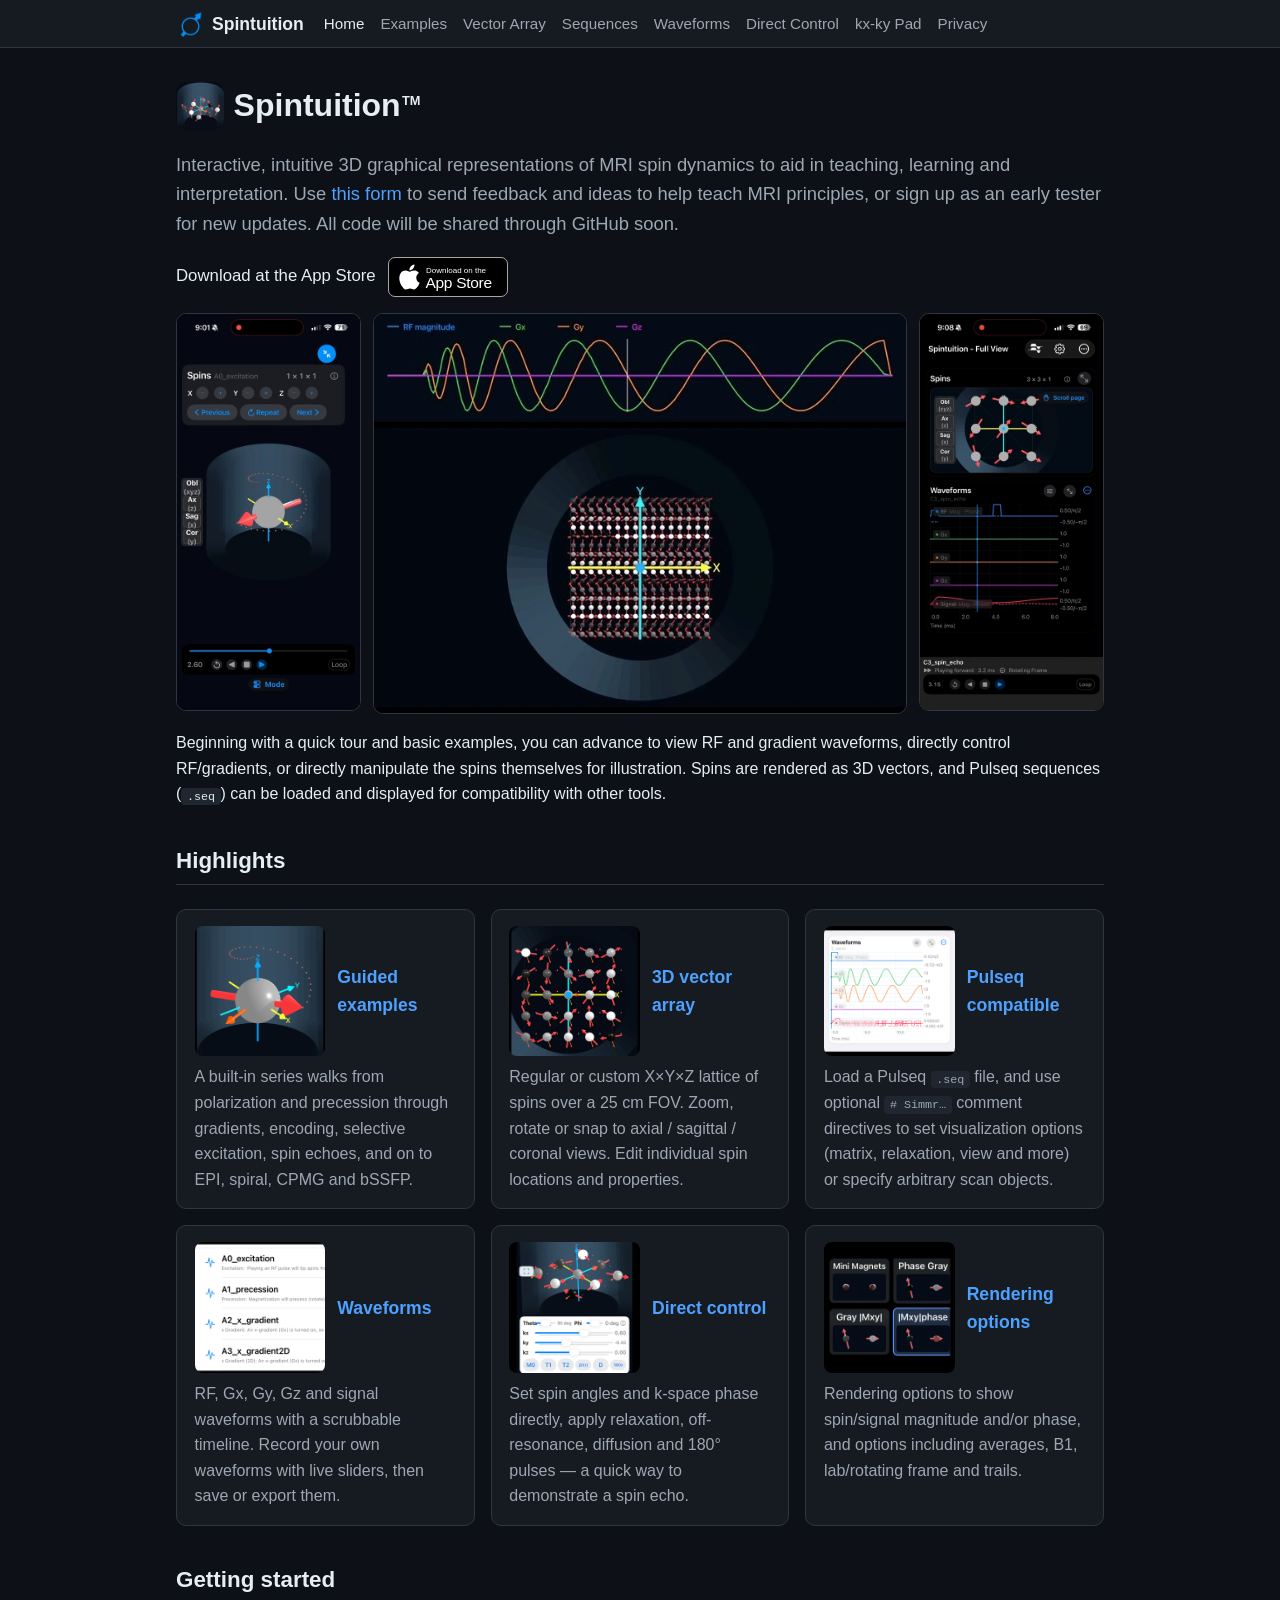
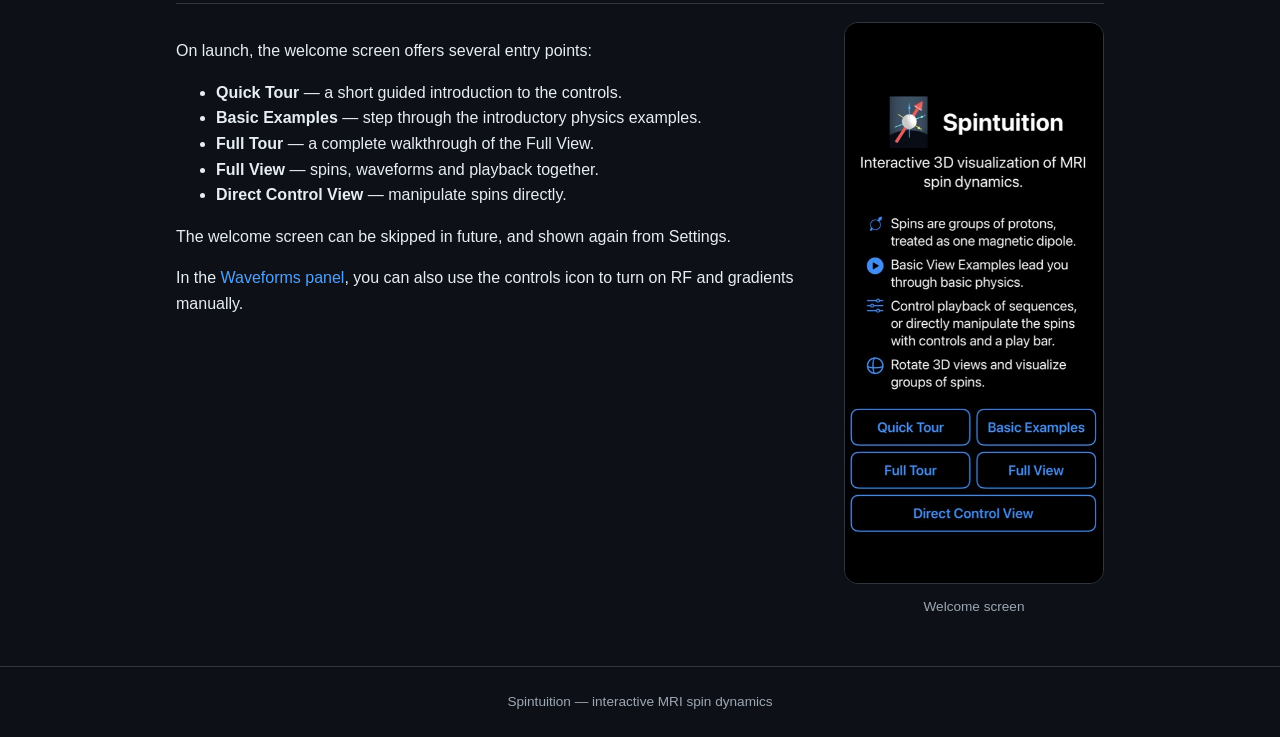
==== commit 2455593f: "minor" ====
--- a/spintuition/index.html
+++ b/spintuition/index.html
@@ -29,7 +29,8 @@
     <h1 class="page-title"><img src="img/AppIcon60.png" alt=""><span>Spintuition<sup>TM</sup></span></h1>
     <p class="lead">Interactive, intuitive 3D graphical representations of MRI spin dynamics to aid in
       teaching, learning and interpretation.
-We <a href="https://docs.google.com/forms/d/e/1FAIpQLSdeK14saMoLsTLBXNQSNBANkOhgXalZyWo1lQ_OrxEAHf0YPw/viewform?usp=dialog">welcome feedback</a> and ideas to help teach MRI principles.  
+Use <a href="https://docs.google.com/forms/d/e/1FAIpQLSdeK14saMoLsTLBXNQSNBANkOhgXalZyWo1lQ_OrxEAHf0YPw/viewform?usp=dialog">this form</a> to send feedback and ideas to help teach MRI principles, 
+or sign up as an early tester for new updates.
 All code will be shared through GitHub soon.
 </p>
     <p class="app-store">
